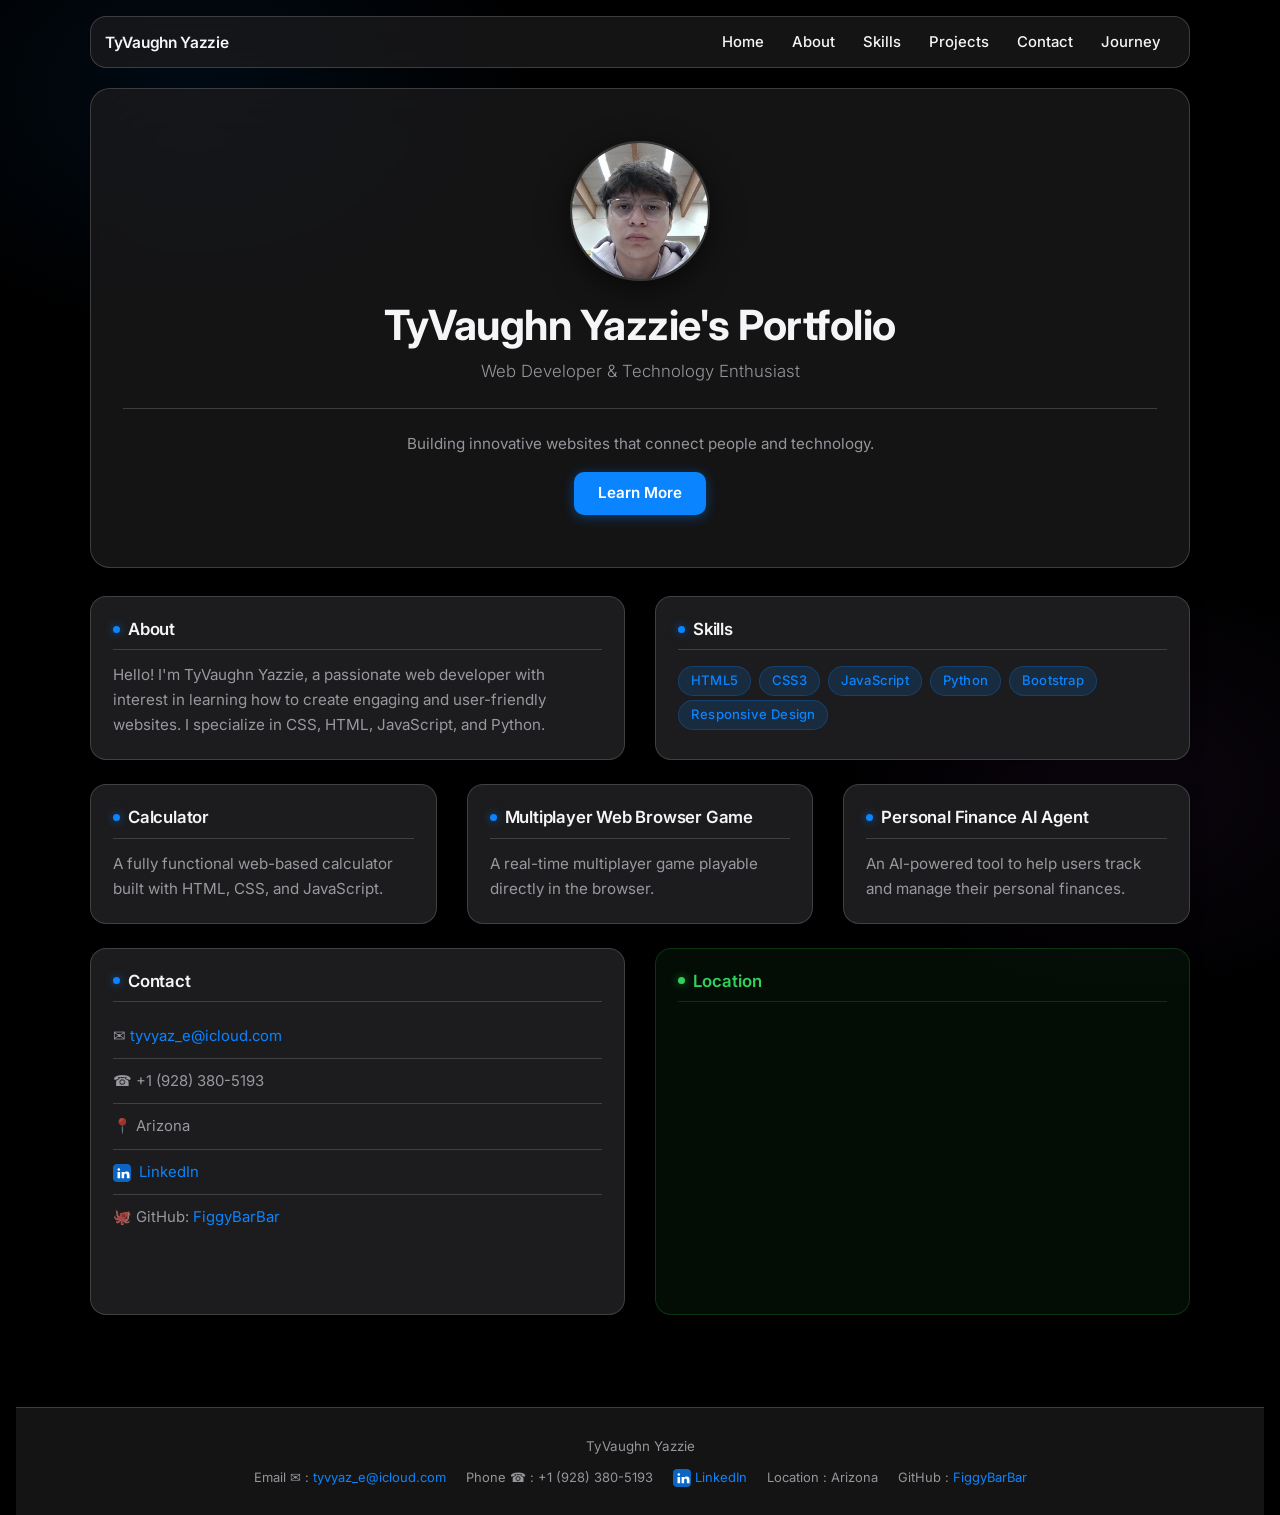
==== index.html @ 48b44602 "Initial commit" ====
<!DOCTYPE html>
<!-- TyVaughn Yazzie | 2026-04-29 -->
<html lang="en">
<head>
  <meta charset="utf-8">
  <meta name="viewport" content="width=device-width, initial-scale=1, shrink-to-fit=no">
  <meta name="description" content="TyVaughn Yazzie's personal portfolio - web developer specializing in HTML, CSS, JavaScript, and Python.">
  <title>TyVaughn Yazzie | Web Developer Portfolio</title>

  <!-- Bootstrap 4 -->
  <link rel="stylesheet" href="https://cdn.jsdelivr.net/npm/bootstrap@4.6.2/dist/css/bootstrap.min.css">

  <!-- Google Fonts -->
  <link href="https://fonts.googleapis.com/css2?family=Inter:wght@300;400;500;600;700&display=swap" rel="stylesheet">

  <!-- Apple macOS dark theme overrides -->
  <style>
    /* macOS dark color system */
    :root {
      --bg:        #000000;
      --panel:     #1c1c1e;
      --card:      #2c2c2e;
      --ink:       #f5f5f7;
      --secondary: rgba(235, 235, 245, 0.6);
      --tertiary:  rgba(235, 235, 245, 0.3);
      --accent:    #0a84ff;
      --green:     #30d158;
      --line:      rgba(84, 84, 88, 0.65);
      --glass:     rgba(28, 28, 30, 0.72);
    }

    *, *::before, *::after { box-sizing: border-box; }

    html { scroll-behavior: smooth; }

    body {
      background-color: var(--bg) !important;
      color: var(--ink) !important;
      font-family: -apple-system, BlinkMacSystemFont, 'SF Pro Display', 'Inter', 'Helvetica Neue', sans-serif !important;
      padding: 0 16px;
      -webkit-font-smoothing: antialiased;
      animation: fadeIn 0.35s ease;
    }

    a { color: var(--accent); text-decoration: none; transition: opacity 0.18s ease; }
    a:hover { opacity: 0.72; }

    /* Ambient blobs */
    body::before {
      content: '';
      position: fixed; top: -20%; left: -15%;
      width: 60%; height: 60%;
      background: radial-gradient(ellipse at center, rgba(10, 132, 255, 0.08) 0%, transparent 65%);
      pointer-events: none; z-index: -1;
    }
    body::after {
      content: '';
      position: fixed; bottom: -15%; right: -15%;
      width: 55%; height: 55%;
      background: radial-gradient(ellipse at center, rgba(191, 90, 242, 0.06) 0%, transparent 65%);
      pointer-events: none; z-index: -1;
    }

    /* Thin macOS scrollbar */
    ::-webkit-scrollbar { width: 5px; }
    ::-webkit-scrollbar-track { background: transparent; }
    ::-webkit-scrollbar-thumb { background: rgba(84, 84, 88, 0.5); border-radius: 3px; }

    /* ── Navbar ── frosted glass pill */
    .navbar {
      background: var(--glass) !important;
      backdrop-filter: blur(20px);
      -webkit-backdrop-filter: blur(20px);
      border: 1px solid var(--line);
      border-radius: 16px;
      max-width: 1100px;
      margin: 16px auto 20px;
      padding: 6px 14px;
    }

    .navbar-brand {
      color: var(--ink) !important;
      font-weight: 600;
      font-size: 0.97rem;
      letter-spacing: -0.3px;
    }

    .nav-link {
      color: var(--ink) !important;
      font-weight: 500;
      font-size: 0.93em;
      border-radius: 10px;
      padding: 8px 14px !important;
      transition: background-color 0.18s ease, transform 0.15s ease;
    }

    .nav-link:hover {
      background-color: rgba(255, 255, 255, 0.08) !important;
      transform: translateY(-1px);
      opacity: 1 !important;
    }

    .navbar-toggler { border: none; }
    .navbar-toggler-icon {
      background-image: url("data:image/svg+xml,%3csvg xmlns='http://www.w3.org/2000/svg' width='30' height='30' viewBox='0 0 30 30'%3e%3cpath stroke='rgba(245,245,247,0.85)' stroke-linecap='round' stroke-miterlimit='10' stroke-width='2' d='M4 7h22M4 15h22M4 23h22'/%3e%3c/svg%3e");
    }

    /* ── Jumbotron ── hero hero hero */
    .jumbotron {
      background: var(--glass) !important;
      backdrop-filter: blur(30px);
      -webkit-backdrop-filter: blur(30px);
      border: 1px solid var(--line);
      border-radius: 20px !important;
      color: var(--ink) !important;
      text-align: center;
      padding: 52px 32px !important;
      max-width: 1100px;
      margin: 0 auto 28px;
    }

    .jumbotron h1 {
      font-size: clamp(1.8rem, 5vw, 2.6rem);
      font-weight: 700;
      letter-spacing: -0.5px;
      color: var(--ink);
      animation: titleGlow 4s ease-in-out infinite;
    }

    .jumbotron .lead { color: var(--secondary); font-size: 1.05rem; }
    .jumbotron hr { border-color: var(--line); }
    .jumbotron p { color: var(--secondary); font-size: 0.95rem; }

    /* Profile picture */
    .pfp-hero {
      width: 140px;
      height: 140px;
      object-fit: cover;
      border-radius: 50% !important;
      border: 2px solid rgba(255, 255, 255, 0.15);
      display: block;
      margin: 0 auto 20px;
      box-shadow: 0 8px 32px rgba(0, 0, 0, 0.6);
      animation: float 5s ease-in-out infinite;
    }

    .btn-apple {
      background: var(--accent);
      color: #fff !important;
      border: none;
      border-radius: 10px;
      font-weight: 600;
      font-size: 0.95em;
      padding: 10px 24px;
      box-shadow: 0 2px 12px rgba(10, 132, 255, 0.4);
      transition: opacity 0.18s ease, transform 0.15s ease, box-shadow 0.18s ease;
      display: inline-block;
    }

    .btn-apple:hover {
      opacity: 0.86;
      transform: translateY(-1px);
      box-shadow: 0 4px 20px rgba(10, 132, 255, 0.5);
    }

    /* ── Main ── */
    .portfolio-main {
      max-width: 1100px;
      margin: 0 auto;
      padding-bottom: 24px;
    }

    /* ── Apple card ── dark panel */
    .apple-card {
      background: var(--panel);
      border: 1px solid var(--line);
      border-radius: 16px;
      padding: 22px;
      box-shadow: 0 2px 16px rgba(0, 0, 0, 0.3);
      transition: box-shadow 0.25s ease, transform 0.25s ease;
      color: var(--ink);
      height: 100%;
    }

    .apple-card:hover {
      box-shadow: 0 8px 32px rgba(0, 0, 0, 0.4), 0 0 0 1px rgba(10, 132, 255, 0.18);
      transform: translateY(-2px);
    }

    .apple-card h2, .apple-card h5 {
      font-size: 1.05em;
      font-weight: 600;
      color: var(--ink);
      padding-bottom: 10px;
      border-bottom: 1px solid var(--line);
      margin-bottom: 12px;
      letter-spacing: -0.2px;
      display: flex;
      align-items: center;
      gap: 8px;
    }

    .apple-card h2::before, .apple-card h5::before {
      content: '';
      flex-shrink: 0;
      width: 7px; height: 7px;
      border-radius: 50%;
      background: var(--accent);
      box-shadow: 0 0 8px rgba(10, 132, 255, 0.6);
      animation: dotPulse 2.8s ease-in-out infinite;
    }

    .apple-card p {
      color: var(--secondary);
      font-size: 0.95em;
      line-height: 1.65;
      margin-bottom: 0;
    }

    /* ── Green aside card ── location */
    .apple-card-green {
      background: rgba(48, 209, 88, 0.06);
      border: 1px solid rgba(48, 209, 88, 0.2);
      border-radius: 16px;
      padding: 22px;
      box-shadow: 0 2px 16px rgba(0, 0, 0, 0.25);
      color: var(--ink);
      height: 100%;
    }

    .apple-card-green h2 {
      font-size: 1.05em;
      font-weight: 600;
      color: var(--green);
      padding-bottom: 10px;
      border-bottom: 1px solid rgba(48, 209, 88, 0.18);
      margin-bottom: 12px;
      display: flex;
      align-items: center;
      gap: 8px;
    }

    .apple-card-green h2::before {
      content: '';
      flex-shrink: 0;
      width: 7px; height: 7px;
      border-radius: 50%;
      background: var(--green);
      box-shadow: 0 0 8px rgba(48, 209, 88, 0.6);
    }

    /* Skill pills */
    .skill-pill {
      display: inline-block;
      padding: 4px 12px;
      border-radius: 20px;
      font-size: 0.82em;
      font-weight: 500;
      background: rgba(10, 132, 255, 0.15);
      color: var(--accent);
      border: 1px solid rgba(10, 132, 255, 0.25);
      margin: 4px 4px 0 0;
      letter-spacing: 0.2px;
    }

    /* Contact list */
    .contact-list {
      list-style: none;
      padding: 0;
      margin: 0;
    }

    .contact-list li {
      padding: 11px 0;
      border-bottom: 1px solid var(--line);
      font-size: 0.93em;
      color: var(--secondary);
    }

    .contact-list li:last-child { border-bottom: none; }
    .contact-list a { color: var(--accent); }

    /* Map iframe */
    iframe {
      border: 0 !important;
      border-radius: 12px;
      width: 100%;
      margin-top: 12px;
    }

    /* Social icon */
    .social-icon {
      width: 18px; height: 18px;
      border-radius: 4px;
      display: inline-block;
      vertical-align: middle;
      margin-right: 4px;
    }

    /* ── Footer ── */
    footer {
      background: var(--glass) !important;
      backdrop-filter: blur(20px);
      -webkit-backdrop-filter: blur(20px);
      border-top: 1px solid var(--line);
      color: var(--secondary);
      text-align: center;
      padding: 28px 16px;
      margin-top: 44px;
      font-size: 0.88em;
    }

    footer p { color: var(--secondary); font-size: 0.95em; margin-bottom: 0; }

    footer ul {
      list-style: none;
      padding: 0;
      margin: 12px 0 0;
      display: flex;
      flex-wrap: wrap;
      justify-content: center;
      gap: 6px 20px;
    }

    footer li { color: var(--secondary); font-size: 0.92em; }
    footer a { color: var(--accent); }

    /* ── Keyframes ── */
    @keyframes fadeIn {
      from { opacity: 0; transform: translateY(8px); }
      to   { opacity: 1; transform: translateY(0); }
    }
    @keyframes float {
      0%, 100% { transform: translateY(0); }
      50%       { transform: translateY(-7px); }
    }
    @keyframes titleGlow {
      0%, 100% { text-shadow: 0 0 40px rgba(10, 132, 255, 0.25); }
      50%       { text-shadow: 0 0 70px rgba(10, 132, 255, 0.55), 0 0 100px rgba(191, 90, 242, 0.2); }
    }
    @keyframes dotPulse {
      0%, 100% { box-shadow: 0 0 6px rgba(10, 132, 255, 0.5); }
      50%       { box-shadow: 0 0 16px rgba(10, 132, 255, 1); }
    }
  </style>
</head>
<body>

<!-- Bootstrap Navbar -->
<nav class="navbar navbar-expand-md">
  <a class="navbar-brand" href="#">TyVaughn Yazzie</a>
  <button class="navbar-toggler" type="button" data-toggle="collapse" data-target="#mainNav"
    aria-controls="mainNav" aria-expanded="false" aria-label="Toggle navigation">
    <span class="navbar-toggler-icon"></span>
  </button>
  <div class="collapse navbar-collapse" id="mainNav">
    <ul class="navbar-nav ml-auto">
      <li class="nav-item"><a class="nav-link active" href="Index.html">Home</a></li>
      <li class="nav-item"><a class="nav-link" href="about.html">About</a></li>
      <li class="nav-item"><a class="nav-link" href="skills.html">Skills</a></li>
      <li class="nav-item"><a class="nav-link" href="projects.html">Projects</a></li>
      <li class="nav-item"><a class="nav-link" href="contact.html">Contact</a></li>
      <li class="nav-item"><a class="nav-link" href="journey.html">Journey</a></li>
    </ul>
  </div>
</nav>

<!-- Bootstrap Jumbotron -->
<div class="jumbotron">
  <img src="images/tyvaughn.jpg" class="img-fluid pfp-hero" alt="Picture of TyVaughn Yazzie">
  <h1 class="display-4">TyVaughn Yazzie's Portfolio</h1>
  <p class="lead">Web Developer &amp; Technology Enthusiast</p>
  <hr class="my-4">
  <p>Building innovative websites that connect people and technology.</p>
  <a class="btn-apple btn-lg" href="about.html" role="button">Learn More</a>
</div>

<!-- Main Content -->
<main class="portfolio-main">
  <div class="row">

    <!-- About -->
    <div class="col-md-6 mb-4">
      <div class="apple-card">
        <h2>About</h2>
        <p>
          Hello! I'm TyVaughn Yazzie, a passionate web developer with interest
          in learning how to create engaging and user-friendly websites.
          I specialize in CSS, HTML, JavaScript, and Python.
        </p>
      </div>
    </div>

    <!-- Skills -->
    <div class="col-md-6 mb-4">
      <div class="apple-card">
        <h2>Skills</h2>
        <div>
          <span class="skill-pill">HTML5</span>
          <span class="skill-pill">CSS3</span>
          <span class="skill-pill">JavaScript</span>
          <span class="skill-pill">Python</span>
          <span class="skill-pill">Bootstrap</span>
          <span class="skill-pill">Responsive Design</span>
        </div>
      </div>
    </div>

    <!-- Projects -->
    <div class="col-md-4 mb-4">
      <div class="apple-card">
        <h5>Calculator</h5>
        <p>A fully functional web-based calculator built with HTML, CSS, and JavaScript.</p>
      </div>
    </div>

    <div class="col-md-4 mb-4">
      <div class="apple-card">
        <h5>Multiplayer Web Browser Game</h5>
        <p>A real-time multiplayer game playable directly in the browser.</p>
      </div>
    </div>

    <div class="col-md-4 mb-4">
      <div class="apple-card">
        <h5>Personal Finance AI Agent</h5>
        <p>An AI-powered tool to help users track and manage their personal finances.</p>
      </div>
    </div>

    <!-- Contact info -->
    <div class="col-md-6 mb-4">
      <div class="apple-card">
        <h2>Contact</h2>
        <ul class="contact-list">
          <li>&#9993; <a href="mailto:tyvyaz_e@icloud.com">tyvyaz_e@icloud.com</a></li>
          <li>&#9742; +1 (928) 380-5193</li>
          <li>&#128205; Arizona</li>
          <li>
            <img src="images/linkedin-icon.svg" alt="LinkedIn" class="social-icon">
            <a href="https://www.linkedin.com" target="_blank" rel="noopener noreferrer">LinkedIn</a>
          </li>
          <li>&#128025; GitHub: <a href="https://github.com/FiggyBarBar" target="_blank" rel="noopener noreferrer">FiggyBarBar</a></li>
        </ul>
      </div>
    </div>

    <!-- Location map -->
    <div class="col-md-6 mb-4">
      <div class="apple-card-green">
        <h2>Location</h2>
        <iframe
          src="https://www.google.com/maps/embed?pb=!1m18!1m12!1m3!1d12791.342087439196!2d-110.2560750891092!3d36.7265112562837!2m3!1f0!2f0!3f0!3m2!1i1024!2i768!4f13.1!3m3!1m2!1s0x8730d751ca576f1b%3A0x8605087bd82fc8f3!2sMonument%20Valley%20High%20School!5e0!3m2!1sen!2sus!4v1770869605695!5m2!1sen!2sus"
          height="260"
          loading="lazy"
          referrerpolicy="no-referrer-when-downgrade">
        </iframe>
      </div>
    </div>

  </div>
</main>

<!-- Footer -->
<footer>
  <p>TyVaughn Yazzie</p>
  <ul>
    <li>Email &#9993; : <a href="mailto:tyvyaz_e@icloud.com">tyvyaz_e@icloud.com</a></li>
    <li>Phone &#9742; : +1 (928) 380-5193</li>
    <li>
      <a href="https://www.linkedin.com" target="_blank" rel="noopener noreferrer" aria-label="LinkedIn">
        <img src="images/linkedin-icon.svg" alt="LinkedIn" class="social-icon">LinkedIn
      </a>
    </li>
    <li>Location : Arizona</li>
    <li>GitHub : <a href="https://github.com/FiggyBarBar" target="_blank" rel="noopener noreferrer">FiggyBarBar</a></li>
  </ul>
</footer>

<!-- Bootstrap JS -->
<script src="https://cdn.jsdelivr.net/npm/jquery@3.5.1/dist/jquery.slim.min.js"></script>
<script src="https://cdn.jsdelivr.net/npm/bootstrap@4.6.2/dist/js/bootstrap.bundle.min.js"></script>
</body>
</html>
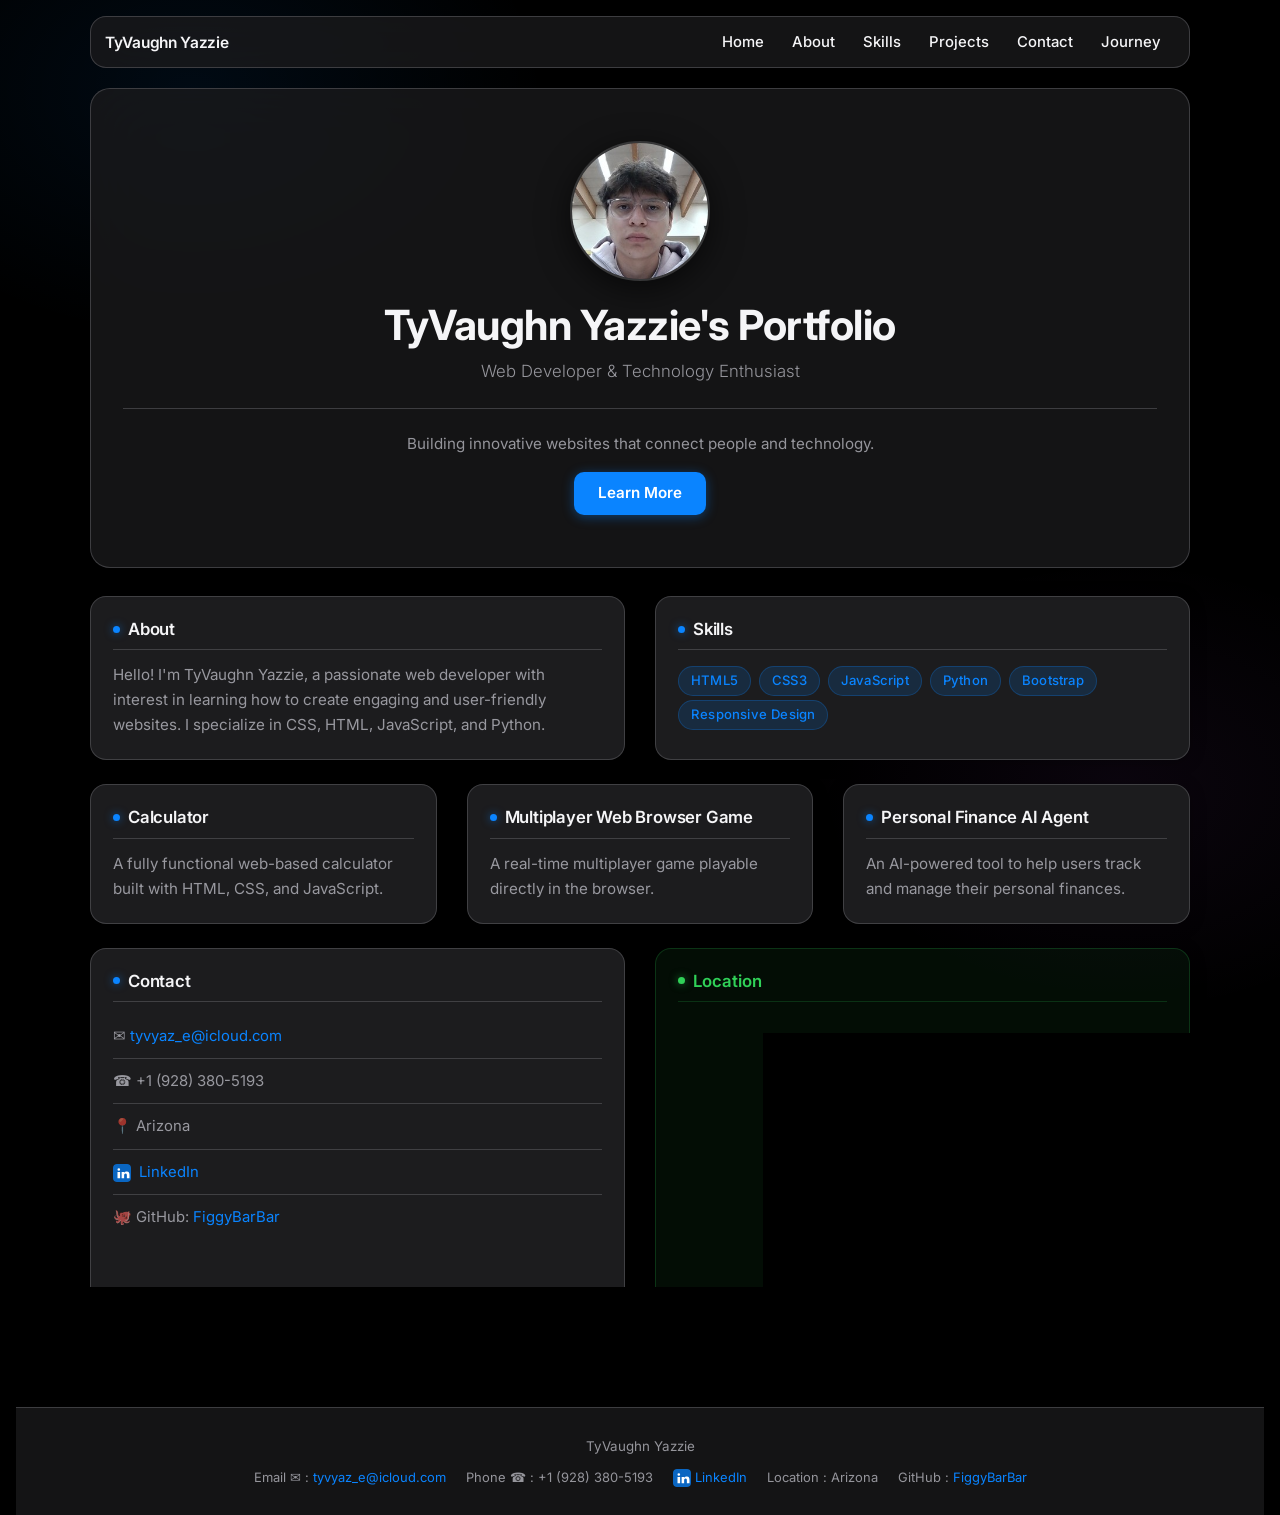
==== commit a5ecd88f: "update" ====
--- a/index.html
+++ b/index.html
@@ -10,7 +10,7 @@
   <!-- Bootstrap 4 -->
   <link rel="stylesheet" href="https://cdn.jsdelivr.net/npm/bootstrap@4.6.2/dist/css/bootstrap.min.css">
 
-  <!-- Google Fonts -->
+  <!-- Google Fonts HOLA-->
   <link href="https://fonts.googleapis.com/css2?family=Inter:wght@300;400;500;600;700&display=swap" rel="stylesheet">
 
   <!-- Apple macOS dark theme overrides -->
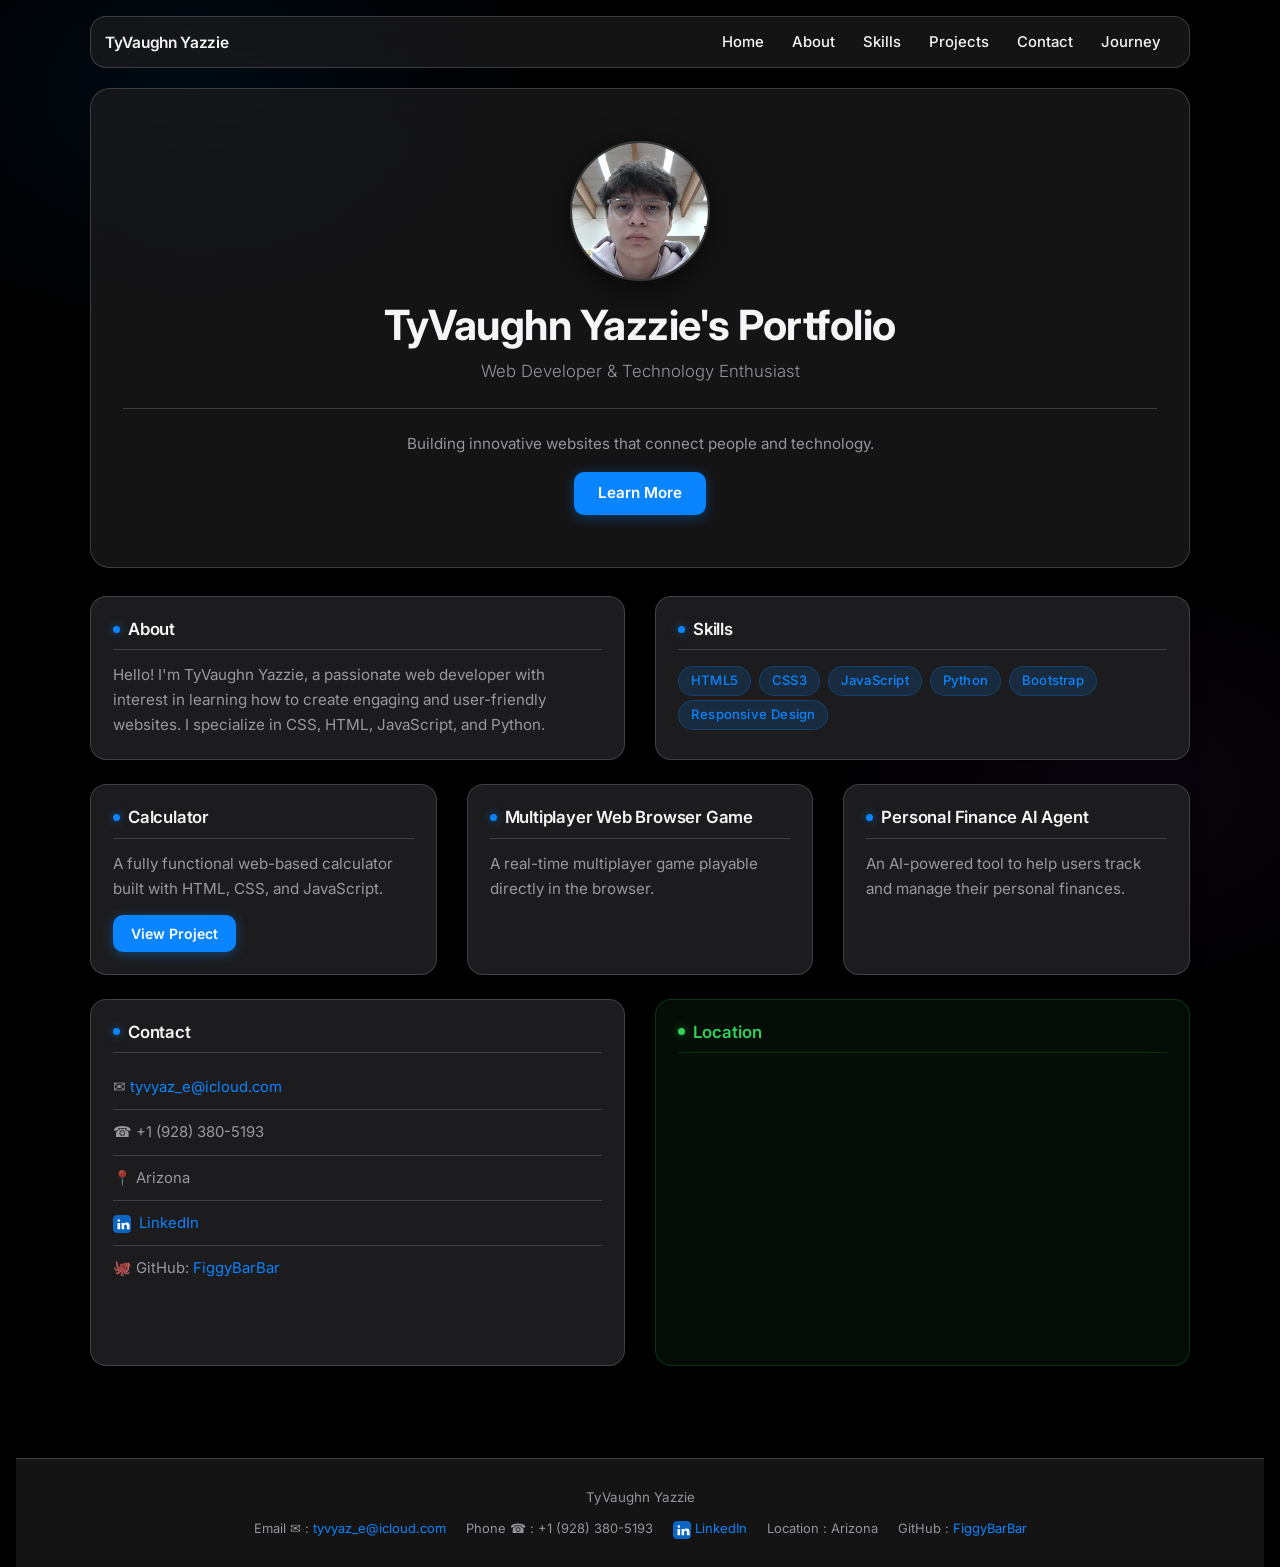
==== commit 0d32518e: "Update" ====
--- a/index.html
+++ b/index.html
@@ -10,7 +10,7 @@
   <!-- Bootstrap 4 -->
   <link rel="stylesheet" href="https://cdn.jsdelivr.net/npm/bootstrap@4.6.2/dist/css/bootstrap.min.css">
 
-  <!-- Google Fonts HOLA-->
+  <!-- Google Fonts -->
   <link href="https://fonts.googleapis.com/css2?family=Inter:wght@300;400;500;600;700&display=swap" rel="stylesheet">
 
   <!-- Apple macOS dark theme overrides -->
@@ -411,6 +411,7 @@
       <div class="apple-card">
         <h5>Calculator</h5>
         <p>A fully functional web-based calculator built with HTML, CSS, and JavaScript.</p>
+        <a class="btn-apple" href="calculator.html" style="margin-top:14px;font-size:0.88em;padding:8px 18px;">View Project</a>
       </div>
     </div>
 
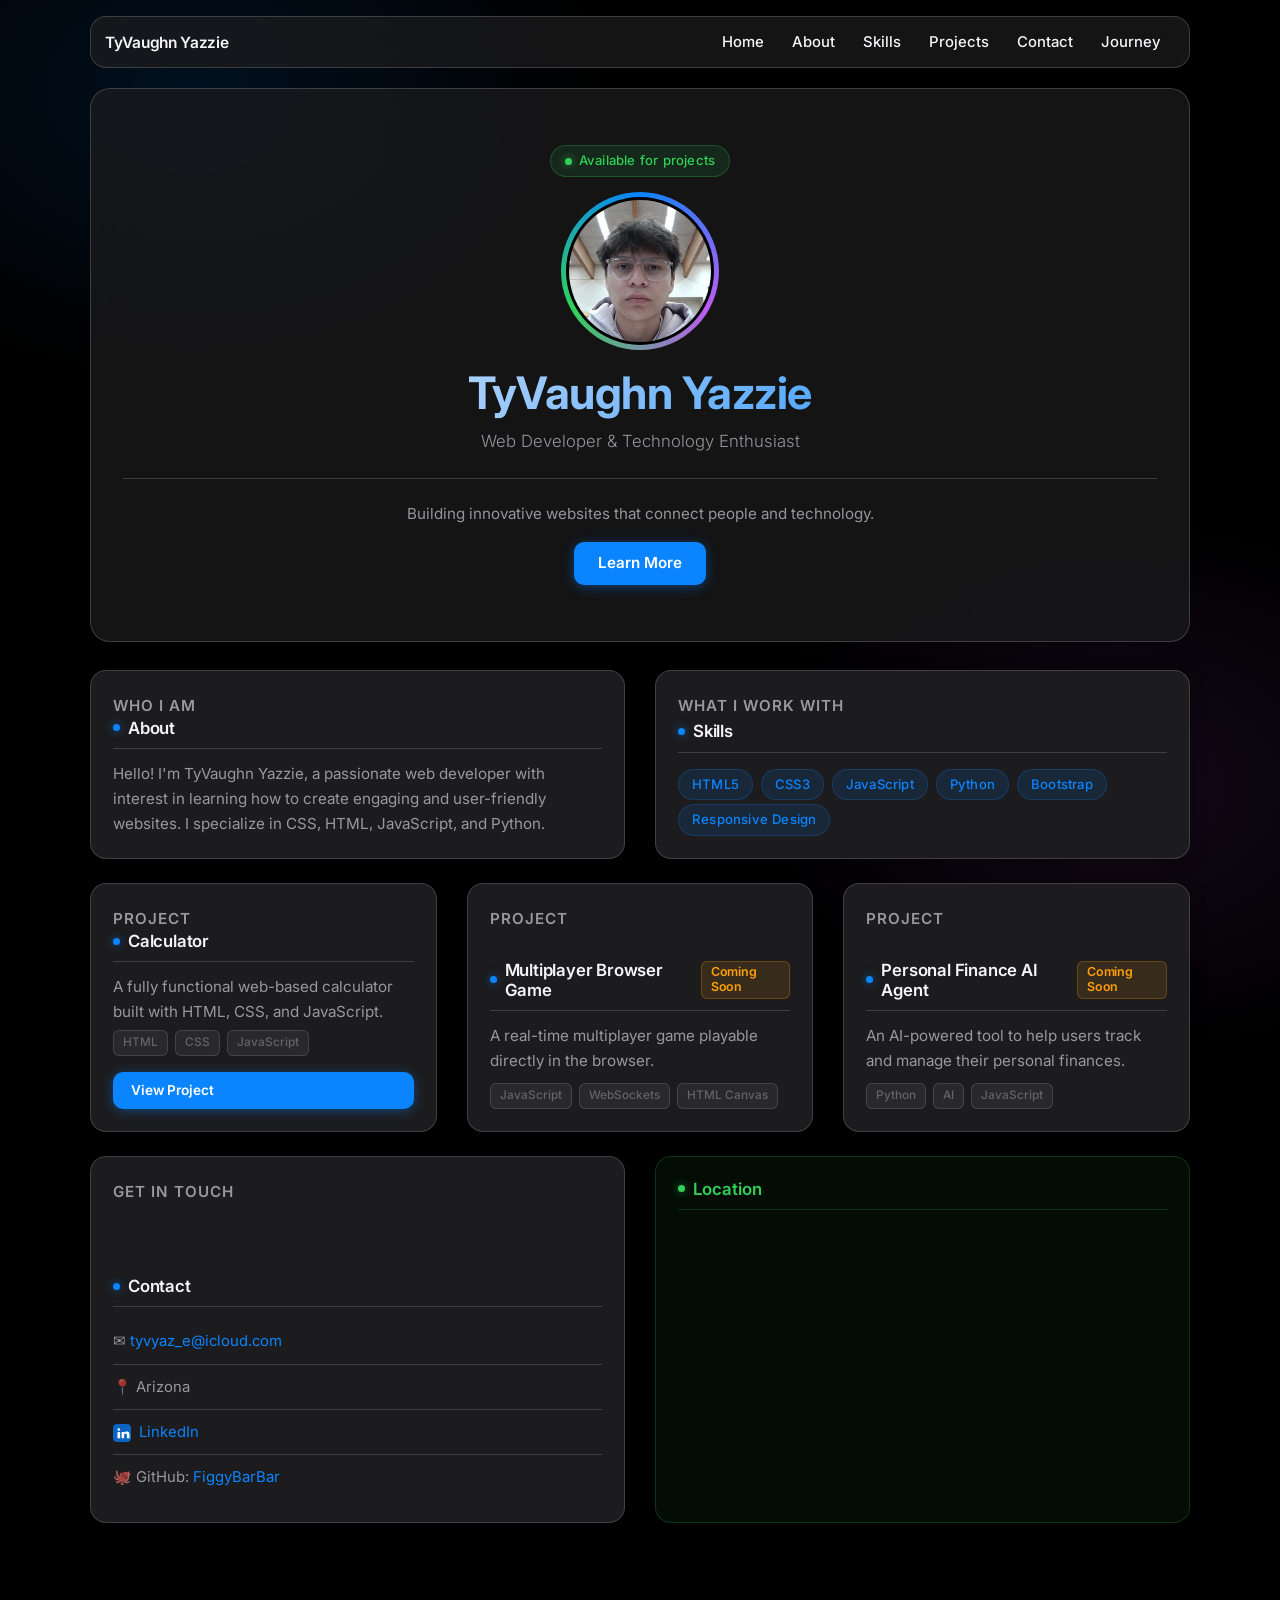
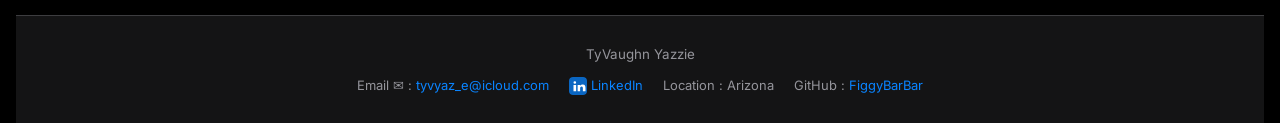
==== commit ca759260: "update" ====
--- a/index.html
+++ b/index.html
@@ -1,5 +1,9 @@
 <!DOCTYPE html>
-<!-- TyVaughn Yazzie | 2026-04-29 -->
+<!--
+Name: TyVaughn Yazzie
+File Name: Index.html
+Date: 4/29/2026
+-->
 <html lang="en">
 <head>
   <meta charset="utf-8">
@@ -13,9 +17,7 @@
   <!-- Google Fonts -->
   <link href="https://fonts.googleapis.com/css2?family=Inter:wght@300;400;500;600;700&display=swap" rel="stylesheet">
 
-  <!-- Apple macOS dark theme overrides -->
   <style>
-    /* macOS dark color system */
     :root {
       --bg:        #000000;
       --panel:     #1c1c1e;
@@ -24,6 +26,7 @@
       --secondary: rgba(235, 235, 245, 0.6);
       --tertiary:  rgba(235, 235, 245, 0.3);
       --accent:    #0a84ff;
+      --purple:    #bf5af2;
       --green:     #30d158;
       --line:      rgba(84, 84, 88, 0.65);
       --glass:     rgba(28, 28, 30, 0.72);
@@ -39,7 +42,7 @@
       font-family: -apple-system, BlinkMacSystemFont, 'SF Pro Display', 'Inter', 'Helvetica Neue', sans-serif !important;
       padding: 0 16px;
       -webkit-font-smoothing: antialiased;
-      animation: fadeIn 0.35s ease;
+      animation: fadeIn 0.5s ease;
     }
 
     a { color: var(--accent); text-decoration: none; transition: opacity 0.18s ease; }
@@ -48,16 +51,16 @@
     /* Ambient blobs */
     body::before {
       content: '';
-      position: fixed; top: -20%; left: -15%;
-      width: 60%; height: 60%;
-      background: radial-gradient(ellipse at center, rgba(10, 132, 255, 0.08) 0%, transparent 65%);
+      position: fixed; top: -25%; left: -20%;
+      width: 70%; height: 70%;
+      background: radial-gradient(ellipse at center, rgba(10, 132, 255, 0.12) 0%, transparent 65%);
       pointer-events: none; z-index: -1;
     }
     body::after {
       content: '';
-      position: fixed; bottom: -15%; right: -15%;
-      width: 55%; height: 55%;
-      background: radial-gradient(ellipse at center, rgba(191, 90, 242, 0.06) 0%, transparent 65%);
+      position: fixed; bottom: -20%; right: -20%;
+      width: 65%; height: 65%;
+      background: radial-gradient(ellipse at center, rgba(191, 90, 242, 0.10) 0%, transparent 65%);
       pointer-events: none; z-index: -1;
     }
 
@@ -66,7 +69,7 @@
     ::-webkit-scrollbar-track { background: transparent; }
     ::-webkit-scrollbar-thumb { background: rgba(84, 84, 88, 0.5); border-radius: 3px; }
 
-    /* ── Navbar ── frosted glass pill */
+    /* Navbar */
     .navbar {
       background: var(--glass) !important;
       backdrop-filter: blur(20px);
@@ -105,7 +108,7 @@
       background-image: url("data:image/svg+xml,%3csvg xmlns='http://www.w3.org/2000/svg' width='30' height='30' viewBox='0 0 30 30'%3e%3cpath stroke='rgba(245,245,247,0.85)' stroke-linecap='round' stroke-miterlimit='10' stroke-width='2' d='M4 7h22M4 15h22M4 23h22'/%3e%3c/svg%3e");
     }
 
-    /* ── Jumbotron ── hero hero hero */
+    /* Jumbotron */
     .jumbotron {
       background: var(--glass) !important;
       backdrop-filter: blur(30px);
@@ -114,34 +117,89 @@
       border-radius: 20px !important;
       color: var(--ink) !important;
       text-align: center;
-      padding: 52px 32px !important;
+      padding: 56px 32px !important;
       max-width: 1100px;
       margin: 0 auto 28px;
     }
 
+    /* Gradient hero title */
     .jumbotron h1 {
-      font-size: clamp(1.8rem, 5vw, 2.6rem);
+      font-size: clamp(1.8rem, 5vw, 2.8rem);
       font-weight: 700;
       letter-spacing: -0.5px;
-      color: var(--ink);
-      animation: titleGlow 4s ease-in-out infinite;
+      background: linear-gradient(135deg, #f5f5f7 0%, var(--accent) 50%, var(--purple) 100%);
+      -webkit-background-clip: text;
+      -webkit-text-fill-color: transparent;
+      background-clip: text;
+      animation: gradientShift 6s ease-in-out infinite;
+      background-size: 200% 200%;
     }
 
     .jumbotron .lead { color: var(--secondary); font-size: 1.05rem; }
     .jumbotron hr { border-color: var(--line); }
     .jumbotron p { color: var(--secondary); font-size: 0.95rem; }
 
-    /* Profile picture */
+    /* Status badge */
+    .status-badge {
+      display: inline-flex;
+      align-items: center;
+      gap: 7px;
+      background: rgba(48, 209, 88, 0.1);
+      border: 1px solid rgba(48, 209, 88, 0.25);
+      border-radius: 20px;
+      padding: 5px 14px;
+      font-size: 0.82em;
+      font-weight: 500;
+      color: var(--green);
+      margin-bottom: 18px;
+      letter-spacing: 0.2px;
+    }
+
+    .status-dot {
+      width: 7px;
+      height: 7px;
+      border-radius: 50%;
+      background: var(--green);
+      box-shadow: 0 0 8px rgba(48, 209, 88, 0.7);
+      animation: dotPulseGreen 2.5s ease-in-out infinite;
+    }
+
+    /* Profile picture with spinning gradient ring */
+    .pfp-wrapper {
+      position: relative;
+      width: 152px;
+      height: 152px;
+      margin: 0 auto 20px;
+      animation: float 5s ease-in-out infinite;
+    }
+
+    .pfp-wrapper::before {
+      content: '';
+      position: absolute;
+      inset: -3px;
+      border-radius: 50%;
+      background: conic-gradient(from 0deg, var(--accent), var(--purple), var(--green), var(--accent));
+      animation: spinRing 5s linear infinite;
+      z-index: 0;
+    }
+
+    .pfp-wrapper::after {
+      content: '';
+      position: absolute;
+      inset: 2px;
+      border-radius: 50%;
+      background: var(--bg);
+      z-index: 1;
+    }
+
     .pfp-hero {
-      width: 140px;
-      height: 140px;
+      position: absolute;
+      inset: 5px;
+      width: calc(100% - 10px);
+      height: calc(100% - 10px);
       object-fit: cover;
-      border-radius: 50% !important;
-      border: 2px solid rgba(255, 255, 255, 0.15);
-      display: block;
-      margin: 0 auto 20px;
-      box-shadow: 0 8px 32px rgba(0, 0, 0, 0.6);
-      animation: float 5s ease-in-out infinite;
+      border-radius: 50%;
+      z-index: 2;
     }
 
     .btn-apple {
@@ -163,28 +221,31 @@
       box-shadow: 0 4px 20px rgba(10, 132, 255, 0.5);
     }
 
-    /* ── Main ── */
+    /* Main */
     .portfolio-main {
       max-width: 1100px;
       margin: 0 auto;
       padding-bottom: 24px;
     }
 
-    /* ── Apple card ── dark panel */
+    /* Apple card */
     .apple-card {
       background: var(--panel);
       border: 1px solid var(--line);
       border-radius: 16px;
       padding: 22px;
       box-shadow: 0 2px 16px rgba(0, 0, 0, 0.3);
-      transition: box-shadow 0.25s ease, transform 0.25s ease;
+      transition: box-shadow 0.25s ease, transform 0.25s ease, border-color 0.25s ease;
       color: var(--ink);
       height: 100%;
+      display: flex;
+      flex-direction: column;
     }
 
     .apple-card:hover {
-      box-shadow: 0 8px 32px rgba(0, 0, 0, 0.4), 0 0 0 1px rgba(10, 132, 255, 0.18);
-      transform: translateY(-2px);
+      box-shadow: 0 8px 32px rgba(0, 0, 0, 0.5), 0 0 0 1px rgba(10, 132, 255, 0.22);
+      transform: translateY(-3px);
+      border-color: rgba(10, 132, 255, 0.2);
     }
 
     .apple-card h2, .apple-card h5 {
@@ -215,9 +276,20 @@
       font-size: 0.95em;
       line-height: 1.65;
       margin-bottom: 0;
-    }
-
-    /* ── Green aside card ── location */
+      flex: 1;
+    }
+
+    /* Card category label */
+    .card-label {
+      font-size: 0.7em;
+      font-weight: 600;
+      text-transform: uppercase;
+      letter-spacing: 1px;
+      color: var(--tertiary);
+      margin-bottom: 14px;
+    }
+
+    /* Green aside card */
     .apple-card-green {
       background: rgba(48, 209, 88, 0.06);
       border: 1px solid rgba(48, 209, 88, 0.2);
@@ -226,6 +298,12 @@
       box-shadow: 0 2px 16px rgba(0, 0, 0, 0.25);
       color: var(--ink);
       height: 100%;
+      transition: box-shadow 0.25s ease, transform 0.25s ease;
+    }
+
+    .apple-card-green:hover {
+      box-shadow: 0 8px 32px rgba(0, 0, 0, 0.4), 0 0 0 1px rgba(48, 209, 88, 0.2);
+      transform: translateY(-3px);
     }
 
     .apple-card-green h2 {
@@ -252,15 +330,48 @@
     /* Skill pills */
     .skill-pill {
       display: inline-block;
-      padding: 4px 12px;
+      padding: 5px 13px;
       border-radius: 20px;
       font-size: 0.82em;
       font-weight: 500;
-      background: rgba(10, 132, 255, 0.15);
+      background: rgba(10, 132, 255, 0.12);
       color: var(--accent);
-      border: 1px solid rgba(10, 132, 255, 0.25);
+      border: 1px solid rgba(10, 132, 255, 0.22);
       margin: 4px 4px 0 0;
       letter-spacing: 0.2px;
+      transition: background 0.18s ease, transform 0.15s ease;
+    }
+
+    .skill-pill:hover {
+      background: rgba(10, 132, 255, 0.22);
+      transform: translateY(-1px);
+    }
+
+    /* Project tech tags */
+    .tech-tag {
+      display: inline-block;
+      padding: 3px 9px;
+      border-radius: 6px;
+      font-size: 0.74em;
+      font-weight: 500;
+      background: rgba(255, 255, 255, 0.06);
+      color: var(--tertiary);
+      border: 1px solid var(--line);
+      margin: 6px 3px 0 0;
+    }
+
+    /* Coming soon badge */
+    .badge-soon {
+      display: inline-block;
+      padding: 3px 9px;
+      border-radius: 6px;
+      font-size: 0.74em;
+      font-weight: 600;
+      background: rgba(255, 159, 10, 0.12);
+      color: #ff9f0a;
+      border: 1px solid rgba(255, 159, 10, 0.25);
+      margin-left: 6px;
+      vertical-align: middle;
     }
 
     /* Contact list */
@@ -275,8 +386,10 @@
       border-bottom: 1px solid var(--line);
       font-size: 0.93em;
       color: var(--secondary);
-    }
-
+      transition: color 0.18s ease;
+    }
+
+    .contact-list li:hover { color: var(--ink); }
     .contact-list li:last-child { border-bottom: none; }
     .contact-list a { color: var(--accent); }
 
@@ -297,7 +410,7 @@
       margin-right: 4px;
     }
 
-    /* ── Footer ── */
+    /* Footer */
     footer {
       background: var(--glass) !important;
       backdrop-filter: blur(20px);
@@ -325,22 +438,41 @@
     footer li { color: var(--secondary); font-size: 0.92em; }
     footer a { color: var(--accent); }
 
-    /* ── Keyframes ── */
+    /* Scroll reveal */
+    .reveal {
+      opacity: 0;
+      transform: translateY(20px);
+      transition: opacity 0.55s cubic-bezier(0.4, 0, 0.2, 1),
+                  transform 0.55s cubic-bezier(0.4, 0, 0.2, 1);
+    }
+    .reveal.visible {
+      opacity: 1;
+      transform: translateY(0);
+    }
+
+    /* Keyframes */
     @keyframes fadeIn {
-      from { opacity: 0; transform: translateY(8px); }
+      from { opacity: 0; transform: translateY(10px); }
       to   { opacity: 1; transform: translateY(0); }
     }
     @keyframes float {
       0%, 100% { transform: translateY(0); }
       50%       { transform: translateY(-7px); }
     }
-    @keyframes titleGlow {
-      0%, 100% { text-shadow: 0 0 40px rgba(10, 132, 255, 0.25); }
-      50%       { text-shadow: 0 0 70px rgba(10, 132, 255, 0.55), 0 0 100px rgba(191, 90, 242, 0.2); }
+    @keyframes spinRing {
+      to { transform: rotate(360deg); }
+    }
+    @keyframes gradientShift {
+      0%, 100% { background-position: 0% 50%; }
+      50%       { background-position: 100% 50%; }
     }
     @keyframes dotPulse {
       0%, 100% { box-shadow: 0 0 6px rgba(10, 132, 255, 0.5); }
       50%       { box-shadow: 0 0 16px rgba(10, 132, 255, 1); }
+    }
+    @keyframes dotPulseGreen {
+      0%, 100% { box-shadow: 0 0 6px rgba(48, 209, 88, 0.5); }
+      50%       { box-shadow: 0 0 14px rgba(48, 209, 88, 1); }
     }
   </style>
 </head>
@@ -365,10 +497,16 @@
   </div>
 </nav>
 
-<!-- Bootstrap Jumbotron -->
+<!-- Hero -->
 <div class="jumbotron">
-  <img src="images/tyvaughn.jpg" class="img-fluid pfp-hero" alt="Picture of TyVaughn Yazzie">
-  <h1 class="display-4">TyVaughn Yazzie's Portfolio</h1>
+  <div class="status-badge">
+    <span class="status-dot"></span>
+    Available for projects
+  </div>
+  <div class="pfp-wrapper">
+    <img src="images/tyvaughn.jpg" class="pfp-hero" alt="Picture of TyVaughn Yazzie">
+  </div>
+  <h1 class="display-4">TyVaughn Yazzie</h1>
   <p class="lead">Web Developer &amp; Technology Enthusiast</p>
   <hr class="my-4">
   <p>Building innovative websites that connect people and technology.</p>
@@ -380,8 +518,9 @@
   <div class="row">
 
     <!-- About -->
-    <div class="col-md-6 mb-4">
+    <div class="col-md-6 mb-4 reveal">
       <div class="apple-card">
+        <p class="card-label">Who I am</p>
         <h2>About</h2>
         <p>
           Hello! I'm TyVaughn Yazzie, a passionate web developer with interest
@@ -392,8 +531,9 @@
     </div>
 
     <!-- Skills -->
-    <div class="col-md-6 mb-4">
+    <div class="col-md-6 mb-4 reveal">
       <div class="apple-card">
+        <p class="card-label">What I work with</p>
         <h2>Skills</h2>
         <div>
           <span class="skill-pill">HTML5</span>
@@ -407,35 +547,53 @@
     </div>
 
     <!-- Projects -->
-    <div class="col-md-4 mb-4">
+    <div class="col-md-4 mb-4 reveal">
       <div class="apple-card">
+        <p class="card-label">Project</p>
         <h5>Calculator</h5>
         <p>A fully functional web-based calculator built with HTML, CSS, and JavaScript.</p>
-        <a class="btn-apple" href="calculator.html" style="margin-top:14px;font-size:0.88em;padding:8px 18px;">View Project</a>
+        <div>
+          <span class="tech-tag">HTML</span>
+          <span class="tech-tag">CSS</span>
+          <span class="tech-tag">JavaScript</span>
+        </div>
+        <a class="btn-apple" href="calculator.html" style="margin-top:16px;font-size:0.85em;padding:8px 18px;">View Project</a>
       </div>
     </div>
 
-    <div class="col-md-4 mb-4">
+    <div class="col-md-4 mb-4 reveal">
       <div class="apple-card">
-        <h5>Multiplayer Web Browser Game</h5>
+        <p class="card-label">Project</p>
+        <h5>Multiplayer Browser Game <span class="badge-soon">Coming Soon</span></h5>
         <p>A real-time multiplayer game playable directly in the browser.</p>
+        <div>
+          <span class="tech-tag">JavaScript</span>
+          <span class="tech-tag">WebSockets</span>
+          <span class="tech-tag">HTML Canvas</span>
+        </div>
       </div>
     </div>
 
-    <div class="col-md-4 mb-4">
+    <div class="col-md-4 mb-4 reveal">
       <div class="apple-card">
-        <h5>Personal Finance AI Agent</h5>
+        <p class="card-label">Project</p>
+        <h5>Personal Finance AI Agent <span class="badge-soon">Coming Soon</span></h5>
         <p>An AI-powered tool to help users track and manage their personal finances.</p>
+        <div>
+          <span class="tech-tag">Python</span>
+          <span class="tech-tag">AI</span>
+          <span class="tech-tag">JavaScript</span>
+        </div>
       </div>
     </div>
 
     <!-- Contact info -->
-    <div class="col-md-6 mb-4">
+    <div class="col-md-6 mb-4 reveal">
       <div class="apple-card">
+        <p class="card-label">Get in touch</p>
         <h2>Contact</h2>
         <ul class="contact-list">
           <li>&#9993; <a href="mailto:tyvyaz_e@icloud.com">tyvyaz_e@icloud.com</a></li>
-          <li>&#9742; +1 (928) 380-5193</li>
           <li>&#128205; Arizona</li>
           <li>
             <img src="images/linkedin-icon.svg" alt="LinkedIn" class="social-icon">
@@ -447,7 +605,7 @@
     </div>
 
     <!-- Location map -->
-    <div class="col-md-6 mb-4">
+    <div class="col-md-6 mb-4 reveal">
       <div class="apple-card-green">
         <h2>Location</h2>
         <iframe
@@ -467,7 +625,6 @@
   <p>TyVaughn Yazzie</p>
   <ul>
     <li>Email &#9993; : <a href="mailto:tyvyaz_e@icloud.com">tyvyaz_e@icloud.com</a></li>
-    <li>Phone &#9742; : +1 (928) 380-5193</li>
     <li>
       <a href="https://www.linkedin.com" target="_blank" rel="noopener noreferrer" aria-label="LinkedIn">
         <img src="images/linkedin-icon.svg" alt="LinkedIn" class="social-icon">LinkedIn
@@ -481,5 +638,17 @@
 <!-- Bootstrap JS -->
 <script src="https://cdn.jsdelivr.net/npm/jquery@3.5.1/dist/jquery.slim.min.js"></script>
 <script src="https://cdn.jsdelivr.net/npm/bootstrap@4.6.2/dist/js/bootstrap.bundle.min.js"></script>
+<script>
+  const observer = new IntersectionObserver((entries) => {
+    entries.forEach((entry, i) => {
+      if (entry.isIntersecting) {
+        setTimeout(() => entry.target.classList.add('visible'), i * 80);
+        observer.unobserve(entry.target);
+      }
+    });
+  }, { threshold: 0.1 });
+
+  document.querySelectorAll('.reveal').forEach(el => observer.observe(el));
+</script>
 </body>
 </html>
